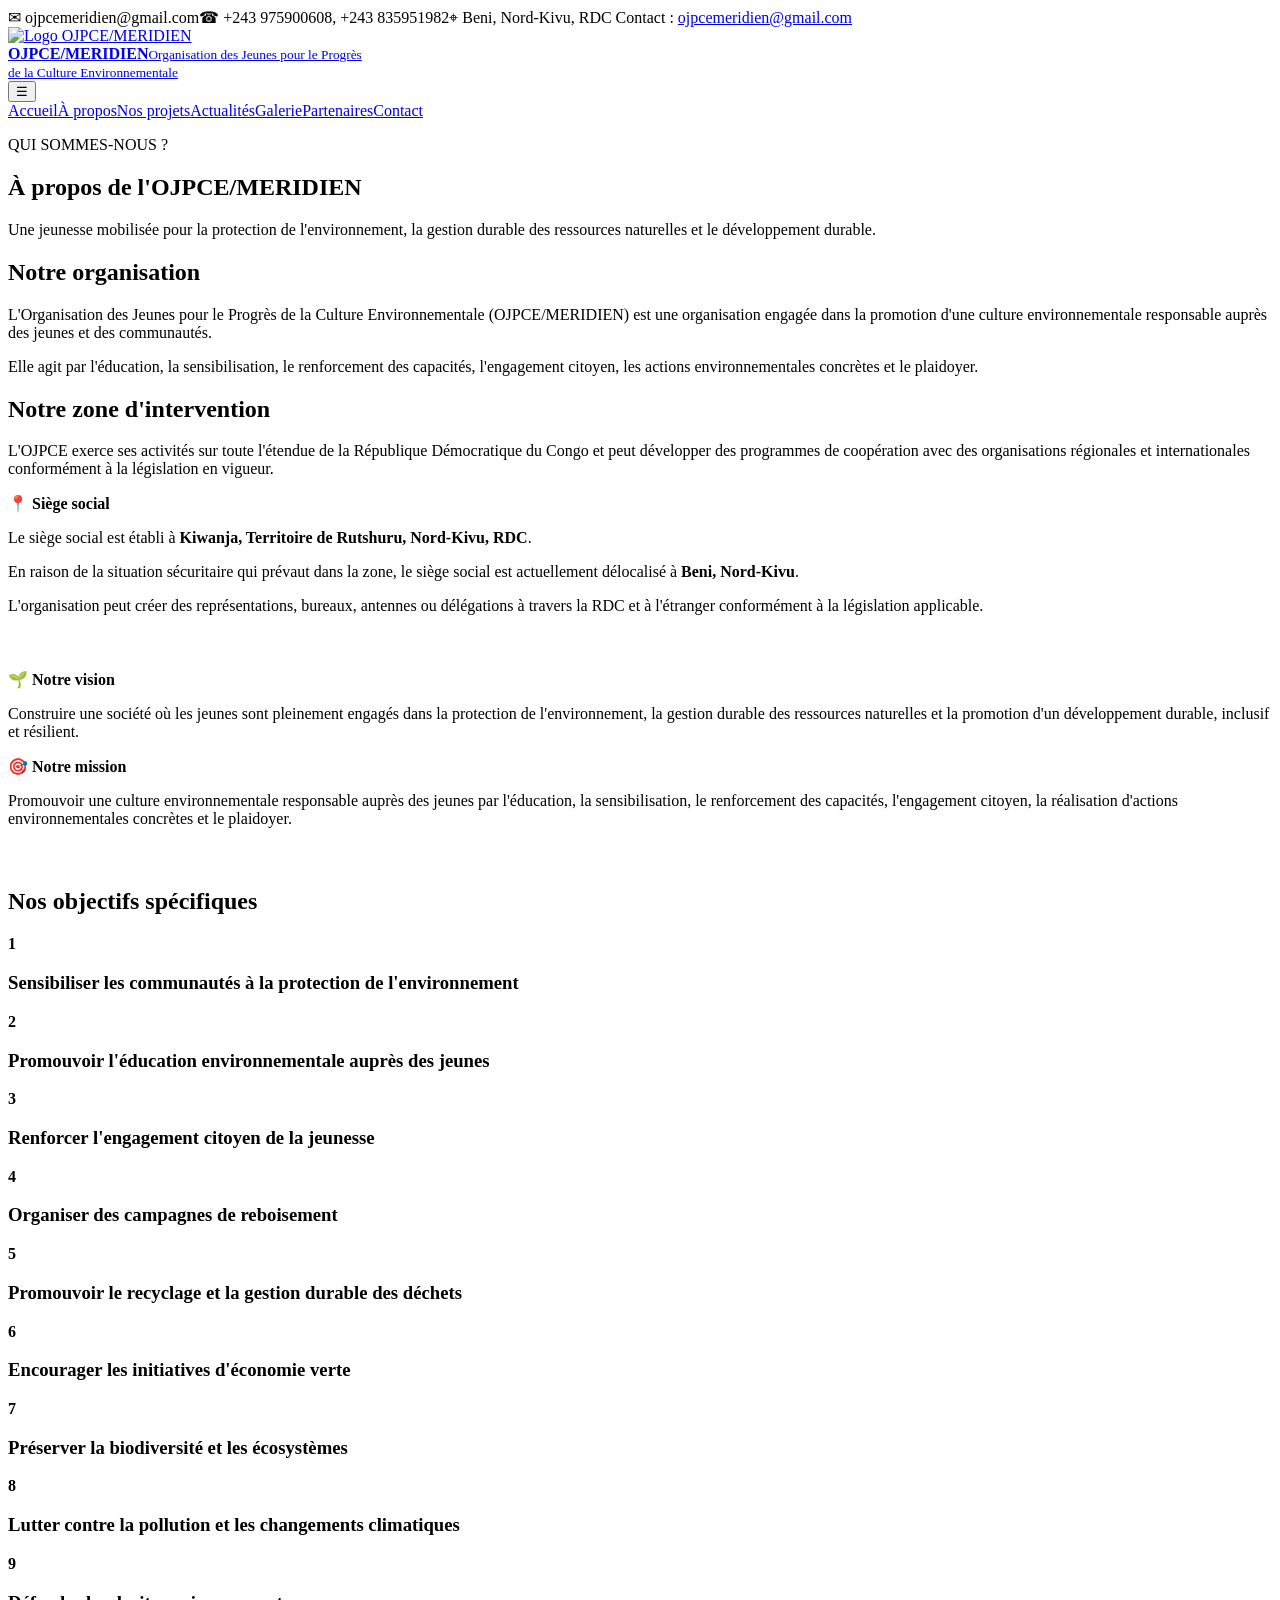
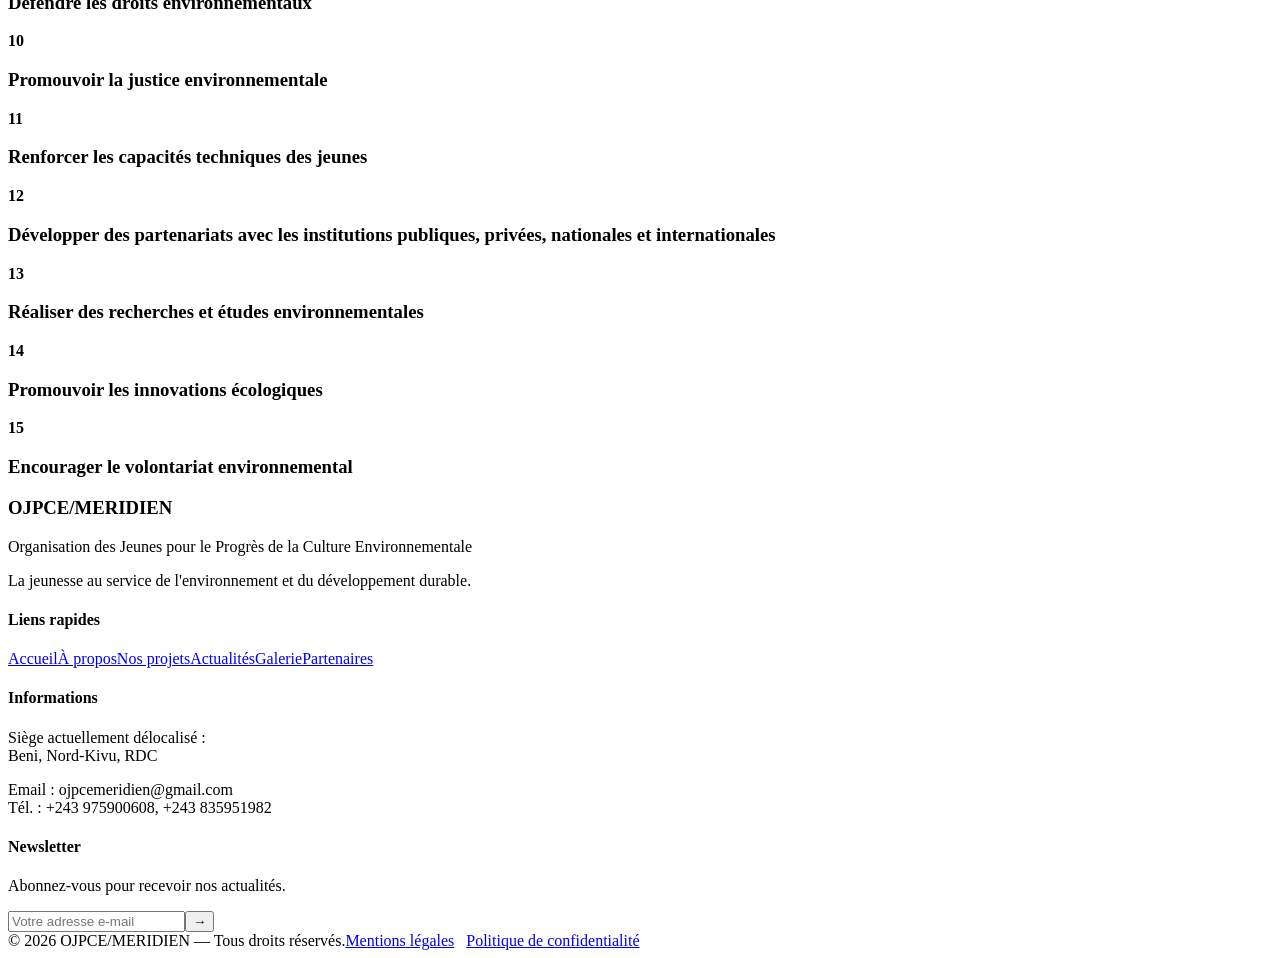
==== a-propos.html @ 18ca6ad6 "Add files via upload" ====
<!DOCTYPE html><html lang="fr"><head><meta charset="UTF-8"><meta name="viewport" content="width=device-width, initial-scale=1.0">
<title>À propos | OJPCE/MERIDIEN</title><meta name="description" content="OJPCE/MERIDIEN — jeunesse, environnement et développement durable en RDC.">
<link rel="preconnect" href="https://fonts.googleapis.com"><link rel="preconnect" href="https://fonts.gstatic.com" crossorigin>
<link href="https://fonts.googleapis.com/css2?family=Montserrat:wght@500;600;700;800&family=Open+Sans:wght@400;500;600;700&display=swap" rel="stylesheet"><link rel="stylesheet" href="css/style.css"></head>
<body><header><div class="topbar"><div class="container topbar-inner">
<span>✉ ojpcemeridien@gmail.com</span><span>☎ +243 975900608, +243 835951982</span><span>⌖ Beni, Nord-Kivu, RDC</span>
<span class="follow">Contact : <a href="mailto:ojpcemeridien@gmail.com">ojpcemeridien@gmail.com</a></span>
</div></div>
<nav class="navbar"><div class="container nav-inner">
<a class="brand" href="index.html"><div class="brand-mark"><img src="assets/logo-ojpce.png" alt="Logo OJPCE/MERIDIEN"></div><div><strong>OJPCE/MERIDIEN</strong><small>Organisation des Jeunes pour le Progrès<br>de la Culture Environnementale</small></div></a>
<button class="menu-toggle" aria-label="Ouvrir le menu">☰</button>
<div class="nav-links">
<a href="index.html">Accueil</a><a class="active" href="a-propos.html">À propos</a><a href="projets.html">Nos projets</a><a href="actualites.html">Actualités</a><a href="galerie.html">Galerie</a><a href="partenaires.html">Partenaires</a><a href="contact.html">Contact</a>
</div></div></nav></header><main>
<section class="page-hero"><div class="container"><p class="section-kicker">QUI SOMMES-NOUS ?</p><h1>À propos de l'OJPCE/MERIDIEN</h1><p>Une jeunesse mobilisée pour la protection de l'environnement, la gestion durable des ressources naturelles et le développement durable.</p></div></section>
<section class="content-section"><div class="container">
<div class="two-col"><div><h2>Notre organisation</h2><div class="accent-line"></div>
<p>L'Organisation des Jeunes pour le Progrès de la Culture Environnementale (OJPCE/MERIDIEN) est une organisation engagée dans la promotion d'une culture environnementale responsable auprès des jeunes et des communautés.</p>
<p>Elle agit par l'éducation, la sensibilisation, le renforcement des capacités, l'engagement citoyen, les actions environnementales concrètes et le plaidoyer.</p>
<h2>Notre zone d'intervention</h2><p>L'OJPCE exerce ses activités sur toute l'étendue de la République Démocratique du Congo et peut développer des programmes de coopération avec des organisations régionales et internationales conformément à la législation en vigueur.</p></div>
<div class="quote-box"><strong>📍 Siège social</strong><p>Le siège social est établi à <b>Kiwanja, Territoire de Rutshuru, Nord-Kivu, RDC</b>.</p><p>En raison de la situation sécuritaire qui prévaut dans la zone, le siège social est actuellement délocalisé à <b>Beni, Nord-Kivu</b>.</p><p>L'organisation peut créer des représentations, bureaux, antennes ou délégations à travers la RDC et à l'étranger conformément à la législation applicable.</p></div></div>
<div class="two-col" style="margin-top:55px"><div class="quote-box"><strong>🌱 Notre vision</strong><p>Construire une société où les jeunes sont pleinement engagés dans la protection de l'environnement, la gestion durable des ressources naturelles et la promotion d'un développement durable, inclusif et résilient.</p></div>
<div class="quote-box"><strong>🎯 Notre mission</strong><p>Promouvoir une culture environnementale responsable auprès des jeunes par l'éducation, la sensibilisation, le renforcement des capacités, l'engagement citoyen, la réalisation d'actions environnementales concrètes et le plaidoyer.</p></div></div>
<h2 style="margin-top:60px">Nos objectifs spécifiques</h2><div class="objectives">
<div class="objective"><b>1</b><h3>Sensibiliser les communautés à la protection de l'environnement</h3></div><div class="objective"><b>2</b><h3>Promouvoir l'éducation environnementale auprès des jeunes</h3></div><div class="objective"><b>3</b><h3>Renforcer l'engagement citoyen de la jeunesse</h3></div><div class="objective"><b>4</b><h3>Organiser des campagnes de reboisement</h3></div><div class="objective"><b>5</b><h3>Promouvoir le recyclage et la gestion durable des déchets</h3></div><div class="objective"><b>6</b><h3>Encourager les initiatives d'économie verte</h3></div><div class="objective"><b>7</b><h3>Préserver la biodiversité et les écosystèmes</h3></div><div class="objective"><b>8</b><h3>Lutter contre la pollution et les changements climatiques</h3></div><div class="objective"><b>9</b><h3>Défendre les droits environnementaux</h3></div><div class="objective"><b>10</b><h3>Promouvoir la justice environnementale</h3></div><div class="objective"><b>11</b><h3>Renforcer les capacités techniques des jeunes</h3></div><div class="objective"><b>12</b><h3>Développer des partenariats avec les institutions publiques, privées, nationales et internationales</h3></div><div class="objective"><b>13</b><h3>Réaliser des recherches et études environnementales</h3></div><div class="objective"><b>14</b><h3>Promouvoir les innovations écologiques</h3></div><div class="objective"><b>15</b><h3>Encourager le volontariat environnemental</h3></div></div></div></section></main><footer><div class="footer-main container">
<div><h3>OJPCE/MERIDIEN</h3><p>Organisation des Jeunes pour le Progrès de la Culture Environnementale</p><p class="tagline">La jeunesse au service de l'environnement et du développement durable.</p></div>
<div><h4>Liens rapides</h4><a href="index.html">Accueil</a><a href="a-propos.html">À propos</a><a href="projets.html">Nos projets</a><a href="actualites.html">Actualités</a><a href="galerie.html">Galerie</a><a href="partenaires.html">Partenaires</a></div>
<div><h4>Informations</h4><p>Siège actuellement délocalisé :<br>Beni, Nord-Kivu, RDC</p><p>Email : ojpcemeridien@gmail.com<br>Tél. : +243 975900608, +243 835951982</p></div>
<div><h4>Newsletter</h4><p>Abonnez-vous pour recevoir nos actualités.</p><form class="newsletter"><input type="email" placeholder="Votre adresse e-mail" aria-label="Votre adresse e-mail"><button type="submit">→</button></form></div>
</div><div class="footer-bottom"><div class="container"><span>© 2026 OJPCE/MERIDIEN — Tous droits réservés.</span><span><a href="mentions-legales.html">Mentions légales</a> &nbsp; <a href="confidentialite.html">Politique de confidentialité</a></span></div></div></footer><script src="js/script.js"></script></body></html>
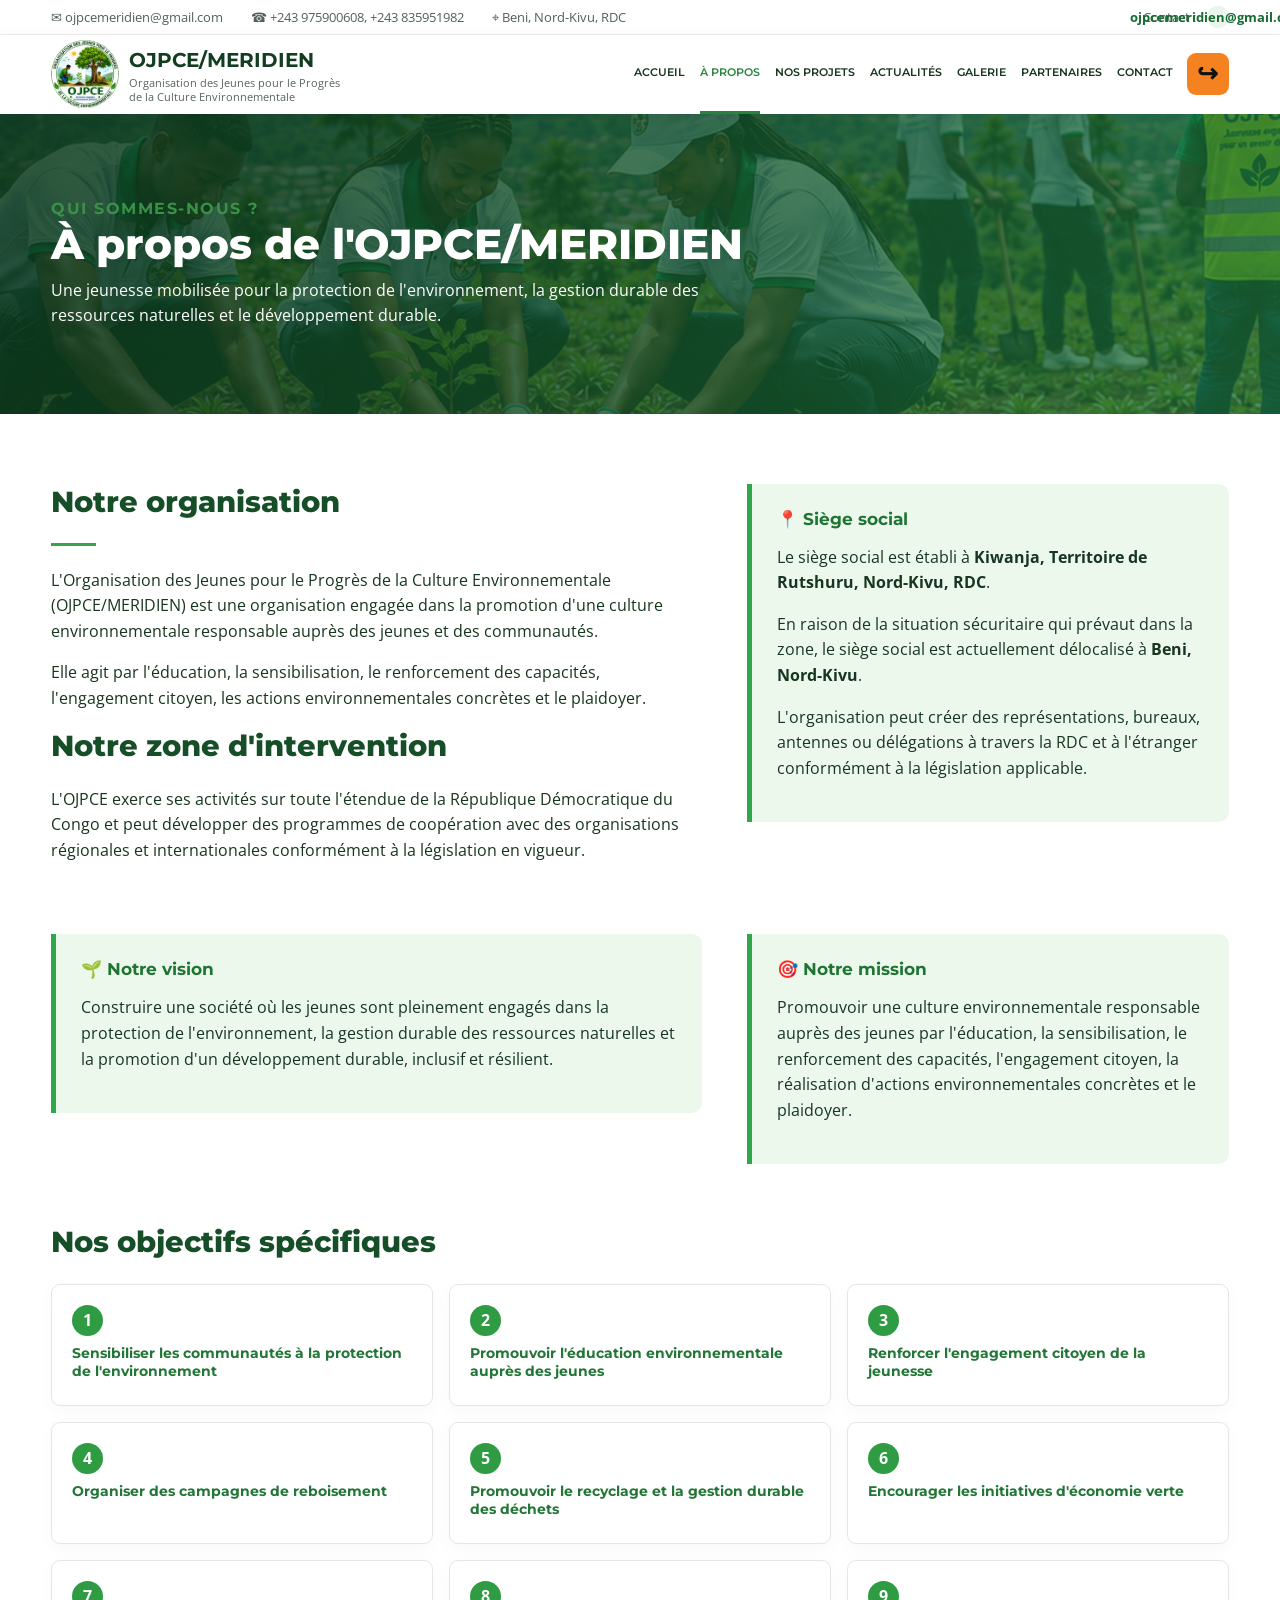
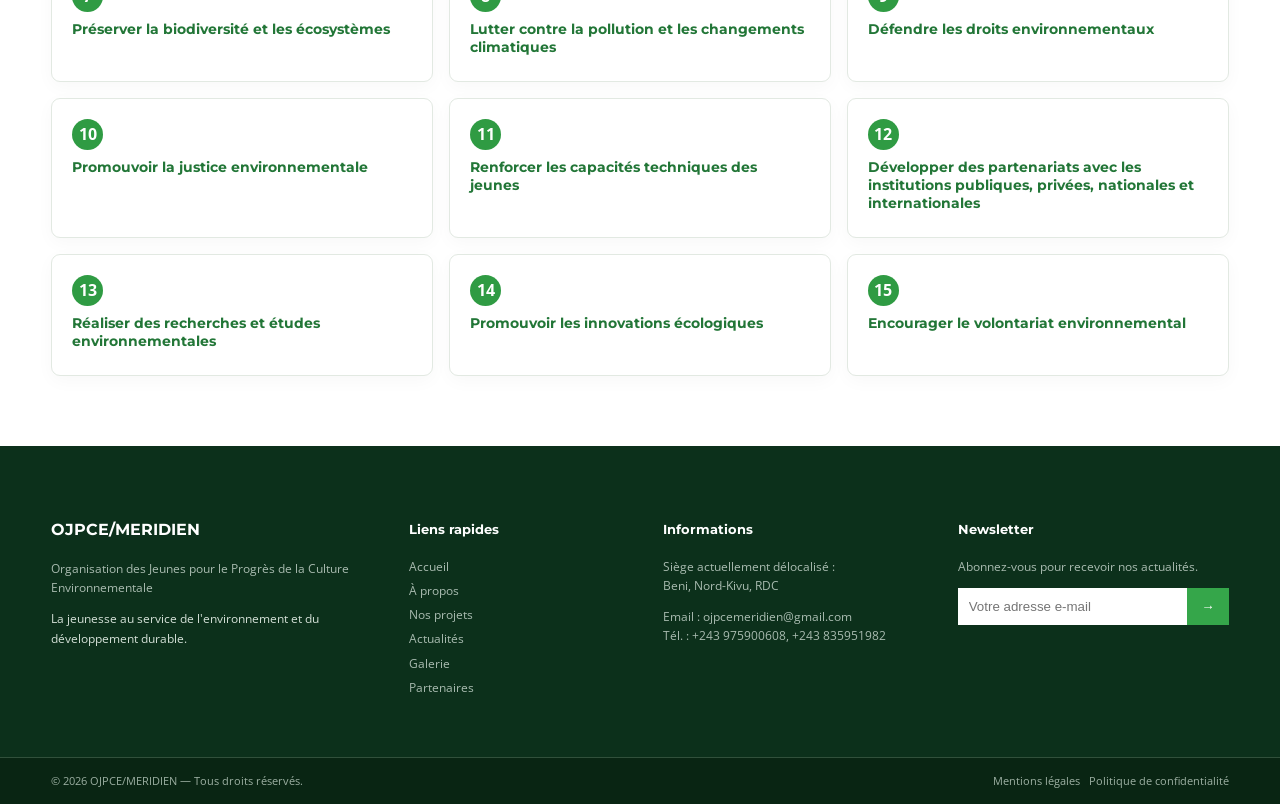
==== commit eaa63456: "Add files via upload" ====
--- a/a-propos.html
+++ b/a-propos.html
@@ -11,7 +11,7 @@
 <button class="menu-toggle" aria-label="Ouvrir le menu">☰</button>
 <div class="nav-links">
 <a href="index.html">Accueil</a><a class="active" href="a-propos.html">À propos</a><a href="projets.html">Nos projets</a><a href="actualites.html">Actualités</a><a href="galerie.html">Galerie</a><a href="partenaires.html">Partenaires</a><a href="contact.html">Contact</a>
-</div></div></nav></header><main>
+</div><a class="admin-login" href="/admin/" aria-label="Connexion administrateur" title="Connexion administrateur"><span aria-hidden="true">↪</span></a></div></nav></header><main>
 <section class="page-hero"><div class="container"><p class="section-kicker">QUI SOMMES-NOUS ?</p><h1>À propos de l'OJPCE/MERIDIEN</h1><p>Une jeunesse mobilisée pour la protection de l'environnement, la gestion durable des ressources naturelles et le développement durable.</p></div></section>
 <section class="content-section"><div class="container">
 <div class="two-col"><div><h2>Notre organisation</h2><div class="accent-line"></div>
--- a/css/style.css
+++ b/css/style.css
@@ -0,0 +1,14 @@
+*{box-sizing:border-box}html{scroll-behavior:smooth}body{margin:0;color:#17351f;font-family:"Open Sans",sans-serif;line-height:1.6}h1,h2,h3,h4,strong{font-family:Montserrat,sans-serif}a{text-decoration:none;color:inherit}.container{width:min(1180px,92%);margin:auto}.topbar{font-size:13px;border-bottom:1px solid #eee;background:#fff}.topbar-inner{min-height:34px;display:flex;align-items:center;gap:28px;color:#52615a}.follow{margin-left:auto}.follow a{display:inline-flex;margin-left:8px;width:22px;height:22px;border-radius:50%;align-items:center;justify-content:center;background:#eaf5eb;color:#176b31;font-weight:700}.navbar{background:#fff;box-shadow:0 2px 12px #00000010;position:sticky;top:0;z-index:20}.nav-inner{min-height:76px;display:flex;align-items:center}.brand{display:flex;align-items:center;gap:10px}.brand-mark{width:68px;height:68px;border:0;border-radius:50%;display:grid;place-items:center;font-size:27px;background:#fff;overflow:hidden}.brand-mark img{width:100%;height:100%;object-fit:contain;display:block}.brand strong{display:block;font-size:20px;color:#123d20}.brand small{display:block;font-size:11px;line-height:1.3;color:#59645d}.nav-links{margin-left:auto;display:flex;gap:24px;font-family:Montserrat,sans-serif;font-size:12px;font-weight:600;text-transform:uppercase}.nav-links a{padding:29px 0}.nav-links a:hover,.nav-links .active{color:#27843b;border-bottom:3px solid #27843b}.menu-toggle{display:none;margin-left:auto;background:none;border:0;font-size:28px}.hero{min-height:510px;position:relative;background:linear-gradient(100deg,#103b1dcc,#103b1d55),url("../assets/hero-ojpce.jpg") center/cover}.hero-content{position:relative;color:#fff;padding:90px 0;max-width:1180px}.eyebrow{font:700 26px Montserrat;color:#72d344;margin:0 0 5px}.hero h1{font-size:48px;line-height:1.12;margin:0 0 15px;max-width:620px}.hero p:not(.eyebrow){font-size:18px;max-width:600px}.hero-actions{display:flex;gap:14px;margin-top:28px}.btn{display:inline-block;padding:12px 23px;border-radius:5px;font:700 13px Montserrat;text-transform:uppercase}.btn-primary{background:#2fa544;color:#fff}.btn-outline,.btn-white{border:2px solid #fff;color:#fff}.section{padding:76px 0}.light{background:#f7f9f7}.about-grid{display:grid;grid-template-columns:1.2fr .8fr .8fr;gap:24px}.section-kicker{font:700 12px Montserrat;letter-spacing:1.5px;color:#3a9147;margin:0 0 4px}.section h2,.section-heading h2{font-size:31px;line-height:1.2;margin:0 0 10px}.accent-line{width:45px;height:3px;background:#39a54b;margin:8px 0 22px}.centered{margin:8px auto 25px}.about-grid>div>p:not(.section-kicker){color:#47534c}.text-btn,.project-body a,.news-grid a{color:#217c36;font-weight:700}.info-card{padding:28px;border-radius:10px;background:#f0f8ed;box-shadow:0 5px 20px #00000008}.info-card.mission{background:#eef6fb}.info-card .icon{width:46px;height:46px;border-radius:50%;background:#31a541;color:#fff;display:grid;place-items:center;font-size:22px}.info-card.mission .icon{background:#238bd0}.info-card h3{color:#25843b}.mission h3{color:#1678bd}.section-heading{text-align:center;margin-bottom:28px}.domains-grid{display:grid;grid-template-columns:repeat(8,1fr);gap:10px}.domains-grid article{background:#fff;border:1px solid #e4e9e4;border-radius:7px;padding:25px 8px;text-align:center;min-height:135px;display:flex;flex-direction:column;justify-content:center}.domains-grid span{font-size:32px}.domains-grid h3{font-size:12px;line-height:1.35;margin:8px 0 0}.impact{background:linear-gradient(90deg,#123e1fdd,#236d31dd),url("../assets/hero-ojpce.jpg") center/cover;color:#fff;padding:34px 0}.impact-inner{display:grid;grid-template-columns:1.3fr repeat(4,1fr);align-items:center}.impact-title span{color:#8ddd67}.impact-title strong{display:block;font-size:21px;line-height:1.2;margin-top:5px}.stat{text-align:center;border-left:1px solid #ffffff55}.stat b{display:block;font:800 25px Montserrat}.stat span{font-size:12px}.projects-grid,.news-grid{display:grid;grid-template-columns:repeat(3,1fr);gap:22px}.project-card{display:grid;grid-template-columns:130px 1fr;border:1px solid #e4e8e4;border-radius:10px;overflow:hidden;background:#fff}.project-image{min-height:190px;display:grid;place-items:center;font-size:58px;background:linear-gradient(135deg,#315d31,#9bc27b)}.image-2{background:linear-gradient(135deg,#436f50,#b4c78d)}.image-3{background:linear-gradient(135deg,#725e39,#d7b97e)}.project-body{padding:16px}.project-body h3{font-size:14px;margin:0 0 5px}.project-body small{font-size:11px;color:#66806b}.project-body p{font-size:12px;color:#566158}.project-body a,.news-grid a{font-size:12px}.center{text-align:center;margin-top:25px}.btn-green-outline{border:1px solid #25843b;color:#217b35}.news-grid article{background:#fff;border:1px solid #e4e9e4;padding:25px;border-radius:9px}.date{font:700 10px Montserrat;color:#2f9342}.news-grid h3{font-size:17px;line-height:1.35}.news-grid p{font-size:13px;color:#58635c}.gallery-section{padding:70px 0}.gallery-grid{display:grid;grid-template-columns:repeat(4,1fr);gap:15px}.gallery-grid div{height:190px;border-radius:9px;display:flex;align-items:flex-end;padding:18px;color:#fff;font:700 15px Montserrat;background:linear-gradient(135deg,#1b4b29,#79ad58);font-size:50px}.gallery-grid div:nth-child(2){background:linear-gradient(135deg,#35623f,#8bb779)}.gallery-grid div:nth-child(3){background:linear-gradient(135deg,#4d6334,#a6b776)}.gallery-grid div:nth-child(4){background:linear-gradient(135deg,#4e4c2d,#b6a56b)}.gallery-grid span{font-size:15px;margin-left:10px}.partner-section{padding:70px 0;background:#f6f8f5}.partner-content{display:grid;grid-template-columns:1fr 1.4fr;gap:50px;align-items:center}.partner-logos{display:grid;grid-template-columns:repeat(2,1fr);gap:15px}.partner-logos span{height:75px;background:#fff;border:1px solid #e2e6e2;display:grid;place-items:center;color:#809086;font:700 12px Montserrat}.cta{background:#277a38;color:#fff;padding:28px 0}.cta-inner,.cta-inner>div:first-child{display:flex;align-items:center}.cta-inner{justify-content:space-between;gap:25px}.cta-icon{width:65px;height:65px;background:#fff;color:#2c873c;border-radius:50%;display:grid;place-items:center;font-size:30px;margin-right:20px}.cta h2{font-size:20px;margin:0;line-height:1.25}.cta p{margin:4px 0 0;font-size:13px}.cta-actions{display:flex;gap:12px}.footer-main{display:grid;grid-template-columns:1.5fr 1fr 1.2fr 1.3fr;gap:45px;padding:55px 0}.footer-main{font-size:12px;color:#a9bbb0}.footer-main h3,.footer-main h4{color:#fff}.footer-main h3{font-size:16px}.footer-main h4{font-size:13px}.footer-main a{display:block;margin:5px 0}.tagline{color:#d4e0d7}.newsletter{display:flex}.newsletter input{min-width:0;flex:1;padding:11px;border:0}.newsletter button{width:42px;border:0;background:#35a64a;color:#fff}.footer-bottom{border-top:1px solid #31503b;background:#092513;color:#9db0a3;font-size:11px;padding:14px 0}.footer-bottom .container{display:flex;justify-content:space-between}footer{background:#0c301b}.footer-main a:hover{color:#6dcc72}@media(max-width:1000px){.nav-links{gap:13px}.domains-grid{grid-template-columns:repeat(4,1fr)}.about-grid{grid-template-columns:1fr 1fr}.about-grid>div{grid-column:1/-1}.impact-inner{grid-template-columns:1fr repeat(2,1fr);gap:20px}.impact-title{grid-column:1/-1}.projects-grid{grid-template-columns:1fr}.gallery-grid{grid-template-columns:repeat(2,1fr)}.footer-main{grid-template-columns:1fr 1fr}}@media(max-width:760px){.topbar{display:none}.nav-inner{min-height:68px}.nav-links{display:none;position:absolute;top:68px;left:0;right:0;background:#fff;padding:10px 4%;box-shadow:0 10px 15px #0001;flex-direction:column;gap:0}.nav-links.open{display:flex}.nav-links a{padding:12px 0;border-bottom:1px solid #eee}.menu-toggle{display:block}.brand strong{font-size:16px}.brand small{font-size:9px}.hero{min-height:560px}.hero-content{padding:85px 0}.hero h1{font-size:38px}.hero p:not(.eyebrow){font-size:15px}.hero-actions{flex-wrap:wrap}.about-grid{grid-template-columns:1fr}.domains-grid{grid-template-columns:repeat(2,1fr)}.impact-inner{grid-template-columns:1fr 1fr}.impact-title{grid-column:1/-1}.projects-grid,.news-grid{grid-template-columns:1fr}.gallery-grid{grid-template-columns:1fr 1fr}.partner-content{grid-template-columns:1fr}.cta-inner,.cta-inner>div:first-child{align-items:flex-start}.cta-inner{flex-direction:column}.cta-actions{flex-wrap:wrap}.footer-main{grid-template-columns:1fr}.footer-bottom .container{flex-direction:column;gap:8px}.project-card{grid-template-columns:100px 1fr}}
+
+/* Styles supplémentaires pour les pages internes */
+.page-hero{background:linear-gradient(100deg,#0d3b1ddd,#1d743cbb),url("../assets/hero-ojpce.jpg") center/cover;min-height:300px;color:#fff;display:flex;align-items:center}.page-hero h1{font:800 42px Montserrat;margin:0 0 8px}.page-hero p{max-width:700px;margin:0;font-size:16px}.content-section{padding:70px 0}.content-section h2{font:800 29px Montserrat;color:#164f27;margin-top:0}.content-section h3{font:700 18px Montserrat;color:#227637}.two-col{display:grid;grid-template-columns:1.15fr .85fr;gap:45px;align-items:start}.quote-box{background:#edf8ed;border-left:5px solid #32a64a;padding:25px;border-radius:0 10px 10px 0}.quote-box strong{display:block;font:700 17px Montserrat;color:#1e7432;margin-bottom:8px}.objectives{display:grid;grid-template-columns:repeat(3,1fr);gap:16px;margin-top:25px}.objective{background:#fff;border:1px solid #e2e9e2;padding:20px;border-radius:9px;box-shadow:0 5px 18px #00000008}.objective b{display:inline-grid;place-items:center;width:31px;height:31px;border-radius:50%;background:#2f9b43;color:#fff;margin-bottom:8px}.objective h3{font-size:14px;margin:0 0 5px}.objective p{font-size:12px;color:#58635c;margin:0}.project-list{display:grid;grid-template-columns:repeat(2,1fr);gap:25px}.project-large{border:1px solid #e0e7e0;border-radius:11px;overflow:hidden;background:#fff}.project-large .project-banner{height:190px;background:linear-gradient(135deg,#255d30,#9ec47b);display:grid;place-items:center;font-size:70px}.project-large:nth-child(2) .project-banner{background:linear-gradient(135deg,#3d6045,#b8c98b)}.project-large:nth-child(3) .project-banner{background:linear-gradient(135deg,#53622f,#d2bd72)}.project-large:nth-child(4) .project-banner{background:linear-gradient(135deg,#3b5570,#91c2b1)}.project-large .project-text{padding:23px}.project-large h3{margin:0 0 7px;font-size:18px}.project-large p{font-size:13px;color:#58635c}.meta{font-size:11px;color:#52825d}.news-list{display:grid;grid-template-columns:repeat(3,1fr);gap:22px}.news-card{background:#fff;border:1px solid #e1e8e1;border-radius:10px;overflow:hidden}.news-cover{height:155px;background:linear-gradient(135deg,#1c552b,#85b36a);display:grid;place-items:center;color:#fff;font-size:58px}.news-card:nth-child(2) .news-cover{background:linear-gradient(135deg,#47673f,#b1c687)}.news-card:nth-child(3) .news-cover{background:linear-gradient(135deg,#5b5c38,#c8b77a)}.news-card:nth-child(4) .news-cover{background:linear-gradient(135deg,#33566b,#88b7b0)}.news-text{padding:20px}.news-text .date{font-size:10px}.news-text h3{font-size:16px;margin:7px 0}.news-text p{font-size:12px;color:#58635c}.gallery-full{display:grid;grid-template-columns:repeat(3,1fr);gap:18px}.gallery-item{height:230px;border-radius:10px;display:flex;align-items:flex-end;padding:20px;color:#fff;font:700 15px Montserrat;background:linear-gradient(135deg,#1b4d2b,#79ad58);font-size:45px}.gallery-item:nth-child(2){background:linear-gradient(135deg,#355d42,#8db87a)}.gallery-item:nth-child(3){background:linear-gradient(135deg,#5a6035,#b4bd78)}.gallery-item:nth-child(4){background:linear-gradient(135deg,#456276,#86b4a9)}.gallery-item:nth-child(5){background:linear-gradient(135deg,#594c35,#c3a36c)}.gallery-item:nth-child(6){background:linear-gradient(135deg,#285d48,#81b5a0)}.gallery-item span{font-size:15px;margin-left:10px}.partners-grid{display:grid;grid-template-columns:repeat(3,1fr);gap:18px}.partner-card{min-height:170px;background:#fff;border:1px solid #e1e8e1;border-radius:10px;padding:25px;display:flex;flex-direction:column;align-items:center;justify-content:center;text-align:center}.partner-logo{width:70px;height:70px;border-radius:50%;background:#edf7ec;display:grid;place-items:center;font-size:30px;margin-bottom:12px}.partner-card h3{font-size:15px;margin:0 0 5px}.partner-card p{font-size:12px;color:#657067;margin:0}.contact-grid{display:grid;grid-template-columns:.8fr 1.2fr;gap:35px}.contact-box{background:#f2f8f1;padding:28px;border-radius:10px}.contact-row{display:flex;gap:14px;margin:18px 0}.contact-icon{width:42px;height:42px;border-radius:50%;background:#2e9841;color:#fff;display:grid;place-items:center;flex:none}.contact-row h3{font-size:13px;margin:0}.contact-row p{font-size:12px;margin:2px 0;color:#58635c}.contact-form{background:#fff;border:1px solid #e1e8e1;border-radius:10px;padding:28px}.form-grid{display:grid;grid-template-columns:1fr 1fr;gap:16px}.field{display:flex;flex-direction:column;gap:6px}.field.full{grid-column:1/-1}.field label{font:600 12px Montserrat}.field input,.field textarea,.field select{font:14px "Open Sans";padding:12px;border:1px solid #d8e0d8;border-radius:5px;outline:none}.field textarea{min-height:145px;resize:vertical}.field input:focus,.field textarea:focus{border-color:#35a34a}.form-submit{border:0;cursor:pointer;margin-top:15px}.map-placeholder{margin-top:25px;height:220px;border-radius:10px;background:linear-gradient(135deg,#dfeadf,#b9d5bd);display:grid;place-items:center;color:#35613e;font:700 14px Montserrat}@media(max-width:850px){.two-col,.contact-grid{grid-template-columns:1fr}.objectives{grid-template-columns:repeat(2,1fr)}.project-list,.news-list{grid-template-columns:1fr}.gallery-full{grid-template-columns:repeat(2,1fr)}.partners-grid{grid-template-columns:repeat(2,1fr)}}@media(max-width:600px){.objectives,.gallery-full,.partners-grid,.form-grid{grid-template-columns:1fr}.field.full{grid-column:auto}.page-hero h1{font-size:34px}}
+.brand-mark{overflow:hidden}.brand-mark img{width:100%;height:100%;object-fit:cover;display:block}
+.project-image.photo{background-size:cover;background-position:center;position:relative}.project-image.photo:after{content:"";position:absolute;inset:0;background:linear-gradient(180deg,#00000000,#00000022)}.gallery-grid .photo-tile{background-size:cover;background-position:center;position:relative}.gallery-grid .photo-tile span{position:relative;z-index:1;text-shadow:0 1px 3px #000}.gallery-grid .photo-tile:after{content:"";position:absolute;inset:0;background:linear-gradient(180deg,#00000000,#00000066);border-radius:9px}
+.admin-link{border:1px solid #2d8b42!important;border-radius:5px!important;padding:8px 11px!important;color:#17652b!important;font-weight:700}.admin-link:hover{background:#edf8ed!important}
+.admin-page{min-height:70vh;background:#f4f7f3;padding:70px 0}.admin-card{max-width:520px;margin:auto;background:#fff;border:1px solid #dfe7df;border-radius:12px;padding:34px;box-shadow:0 12px 35px rgba(0,0,0,.08)}.admin-card h1{font:800 28px Montserrat;color:#164f27;margin:0 0 8px}.admin-card p{color:#58635c;font-size:13px}.admin-card label{display:block;font:600 12px Montserrat;margin:18px 0 7px}.admin-card input{width:100%;box-sizing:border-box;padding:13px;border:1px solid #d5dfd5;border-radius:6px;font-size:15px}.admin-error{color:#b42318!important;background:#fff0ef;border-radius:6px;padding:10px;display:none}.admin-dashboard{padding:50px 0}.admin-grid{display:grid;grid-template-columns:repeat(3,1fr);gap:18px}.admin-box{background:#fff;border:1px solid #dfe7df;border-radius:10px;padding:22px}.admin-box h3{font:700 17px Montserrat;color:#1e7432;margin:0 0 7px}.admin-box p{font-size:12px;color:#657067}.admin-note{background:#fff8df;border-left:4px solid #d3a928;padding:15px;margin:25px 0;font-size:13px}@media(max-width:800px){.admin-grid{grid-template-columns:1fr}}
+
+/* Bouton Administration */
+.nav-links .admin-link{white-space:nowrap;margin-left:4px;}
+@media(min-width:1001px){.nav-links{gap:15px;font-size:11px}.nav-links .admin-link{padding:8px 10px!important;border-bottom:1px solid #2d8b42!important}}
+
+.admin-login{display:inline-flex;align-items:center;justify-content:center;width:42px;height:42px;margin-left:14px;border-radius:9px;background:#f58220;color:#111;text-decoration:none;font-family:Arial,sans-serif;font-size:25px;font-weight:700;line-height:1;transition:transform .2s ease,filter .2s ease}.admin-login:hover{transform:translateY(-1px);filter:brightness(.96);color:#111}.admin-login span{display:block;transform:translateY(-1px)}@media(max-width:900px){.admin-login{width:40px;height:40px;margin:10px 0 10px 10px}.nav-inner{align-items:center}}
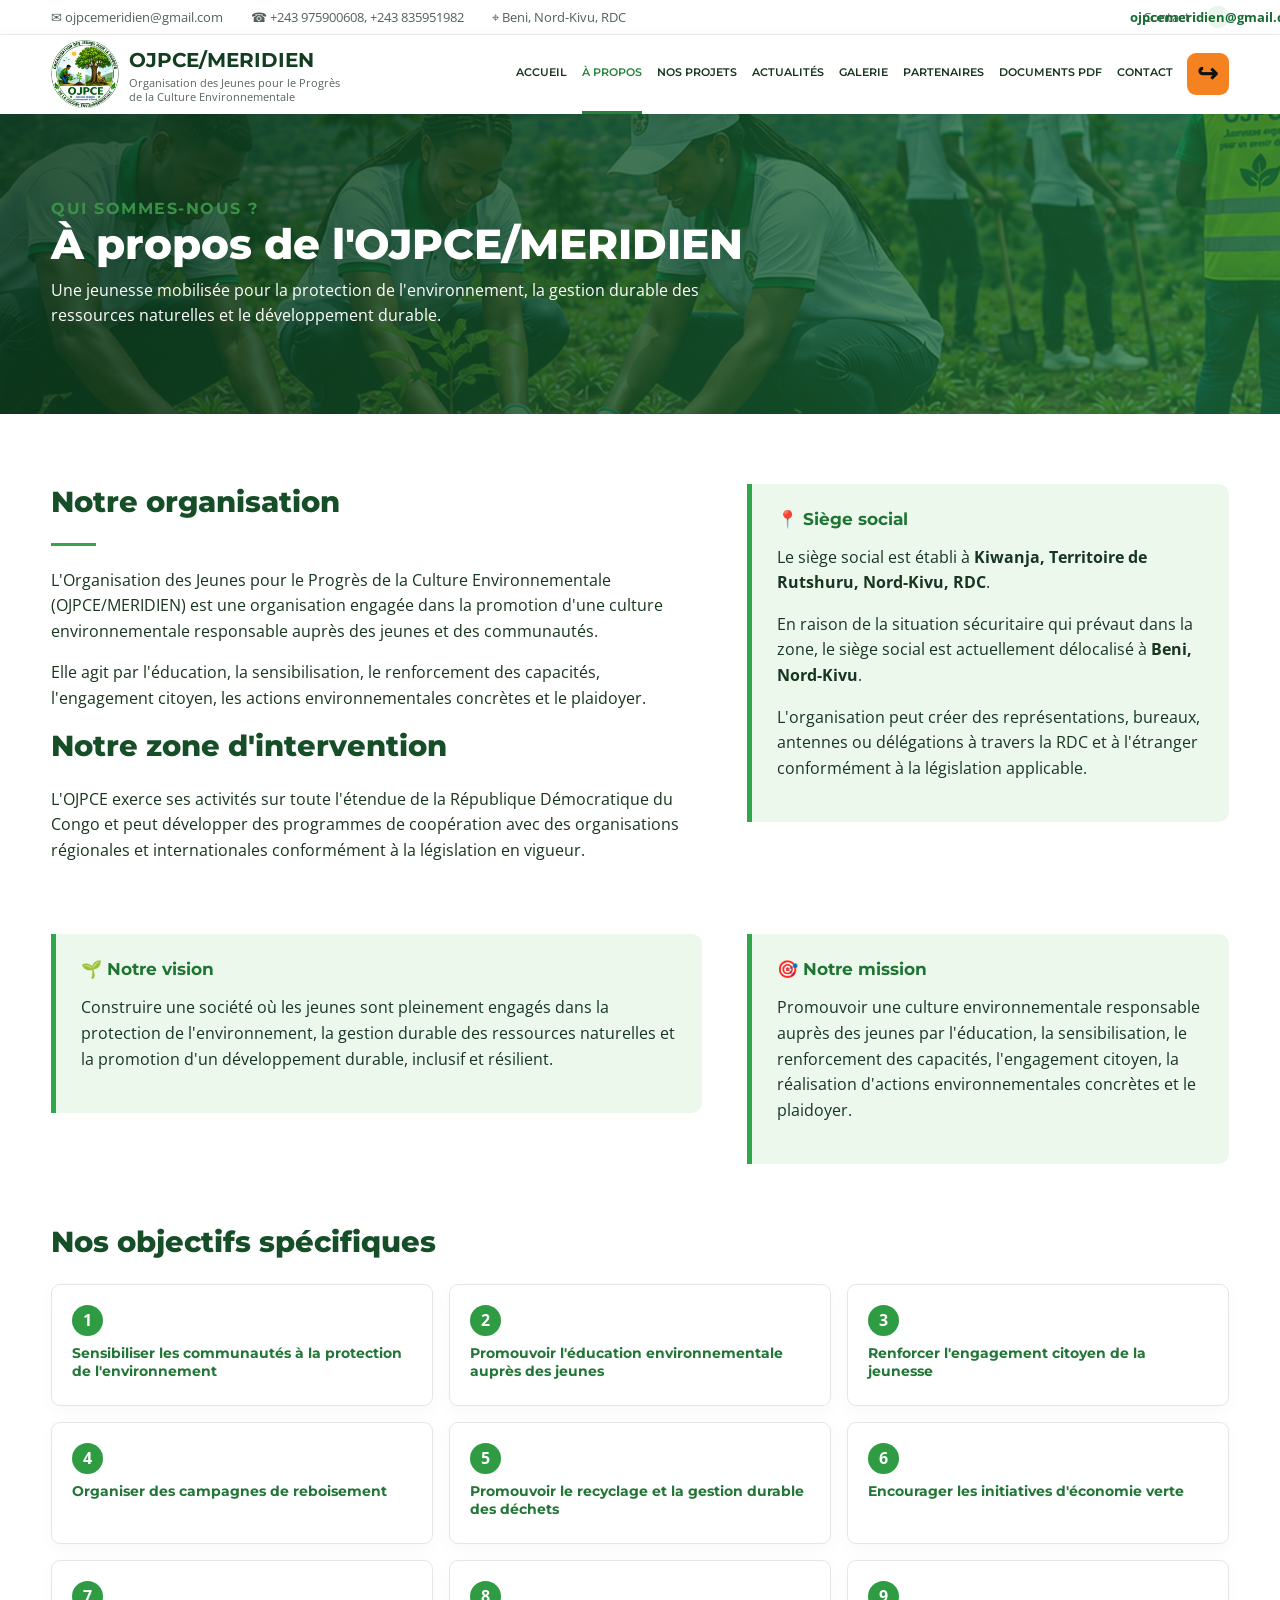
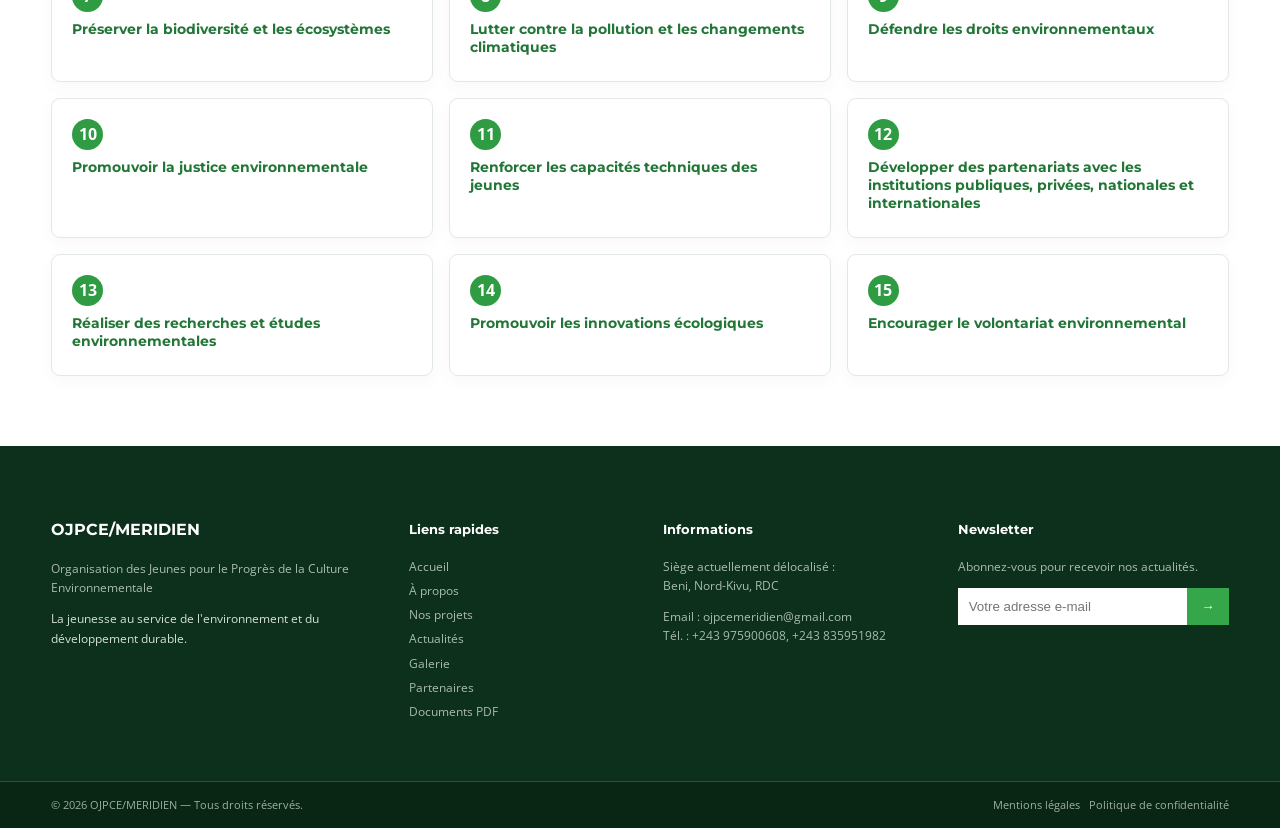
==== commit 7ad0de8e: "Add files via upload" ====
--- a/a-propos.html
+++ b/a-propos.html
@@ -10,8 +10,8 @@
 <a class="brand" href="index.html"><div class="brand-mark"><img src="assets/logo-ojpce.png" alt="Logo OJPCE/MERIDIEN"></div><div><strong>OJPCE/MERIDIEN</strong><small>Organisation des Jeunes pour le Progrès<br>de la Culture Environnementale</small></div></a>
 <button class="menu-toggle" aria-label="Ouvrir le menu">☰</button>
 <div class="nav-links">
-<a href="index.html">Accueil</a><a class="active" href="a-propos.html">À propos</a><a href="projets.html">Nos projets</a><a href="actualites.html">Actualités</a><a href="galerie.html">Galerie</a><a href="partenaires.html">Partenaires</a><a href="contact.html">Contact</a>
-</div><a class="admin-login" href="/admin/" aria-label="Connexion administrateur" title="Connexion administrateur"><span aria-hidden="true">↪</span></a></div></nav></header><main>
+<a href="index.html">Accueil</a><a class="active" href="a-propos.html">À propos</a><a href="projets.html">Nos projets</a><a href="actualites.html">Actualités</a><a href="galerie.html">Galerie</a><a href="partenaires.html">Partenaires</a><a href="documents.html">Documents PDF</a><a href="contact.html">Contact</a>
+</div><a class="admin-login" href="https://ojpce-meridien-admin.netlify.app/admin/" aria-label="Connexion administrateur" title="Connexion administrateur"><span aria-hidden="true">↪</span></a></div></nav></header><main>
 <section class="page-hero"><div class="container"><p class="section-kicker">QUI SOMMES-NOUS ?</p><h1>À propos de l'OJPCE/MERIDIEN</h1><p>Une jeunesse mobilisée pour la protection de l'environnement, la gestion durable des ressources naturelles et le développement durable.</p></div></section>
 <section class="content-section"><div class="container">
 <div class="two-col"><div><h2>Notre organisation</h2><div class="accent-line"></div>
@@ -24,7 +24,7 @@
 <h2 style="margin-top:60px">Nos objectifs spécifiques</h2><div class="objectives">
 <div class="objective"><b>1</b><h3>Sensibiliser les communautés à la protection de l'environnement</h3></div><div class="objective"><b>2</b><h3>Promouvoir l'éducation environnementale auprès des jeunes</h3></div><div class="objective"><b>3</b><h3>Renforcer l'engagement citoyen de la jeunesse</h3></div><div class="objective"><b>4</b><h3>Organiser des campagnes de reboisement</h3></div><div class="objective"><b>5</b><h3>Promouvoir le recyclage et la gestion durable des déchets</h3></div><div class="objective"><b>6</b><h3>Encourager les initiatives d'économie verte</h3></div><div class="objective"><b>7</b><h3>Préserver la biodiversité et les écosystèmes</h3></div><div class="objective"><b>8</b><h3>Lutter contre la pollution et les changements climatiques</h3></div><div class="objective"><b>9</b><h3>Défendre les droits environnementaux</h3></div><div class="objective"><b>10</b><h3>Promouvoir la justice environnementale</h3></div><div class="objective"><b>11</b><h3>Renforcer les capacités techniques des jeunes</h3></div><div class="objective"><b>12</b><h3>Développer des partenariats avec les institutions publiques, privées, nationales et internationales</h3></div><div class="objective"><b>13</b><h3>Réaliser des recherches et études environnementales</h3></div><div class="objective"><b>14</b><h3>Promouvoir les innovations écologiques</h3></div><div class="objective"><b>15</b><h3>Encourager le volontariat environnemental</h3></div></div></div></section></main><footer><div class="footer-main container">
 <div><h3>OJPCE/MERIDIEN</h3><p>Organisation des Jeunes pour le Progrès de la Culture Environnementale</p><p class="tagline">La jeunesse au service de l'environnement et du développement durable.</p></div>
-<div><h4>Liens rapides</h4><a href="index.html">Accueil</a><a href="a-propos.html">À propos</a><a href="projets.html">Nos projets</a><a href="actualites.html">Actualités</a><a href="galerie.html">Galerie</a><a href="partenaires.html">Partenaires</a></div>
+<div><h4>Liens rapides</h4><a href="index.html">Accueil</a><a href="a-propos.html">À propos</a><a href="projets.html">Nos projets</a><a href="actualites.html">Actualités</a><a href="galerie.html">Galerie</a><a href="partenaires.html">Partenaires</a><a href="documents.html">Documents PDF</a></div>
 <div><h4>Informations</h4><p>Siège actuellement délocalisé :<br>Beni, Nord-Kivu, RDC</p><p>Email : ojpcemeridien@gmail.com<br>Tél. : +243 975900608, +243 835951982</p></div>
 <div><h4>Newsletter</h4><p>Abonnez-vous pour recevoir nos actualités.</p><form class="newsletter"><input type="email" placeholder="Votre adresse e-mail" aria-label="Votre adresse e-mail"><button type="submit">→</button></form></div>
 </div><div class="footer-bottom"><div class="container"><span>© 2026 OJPCE/MERIDIEN — Tous droits réservés.</span><span><a href="mentions-legales.html">Mentions légales</a> &nbsp; <a href="confidentialite.html">Politique de confidentialité</a></span></div></div></footer><script src="js/script.js"></script></body></html>
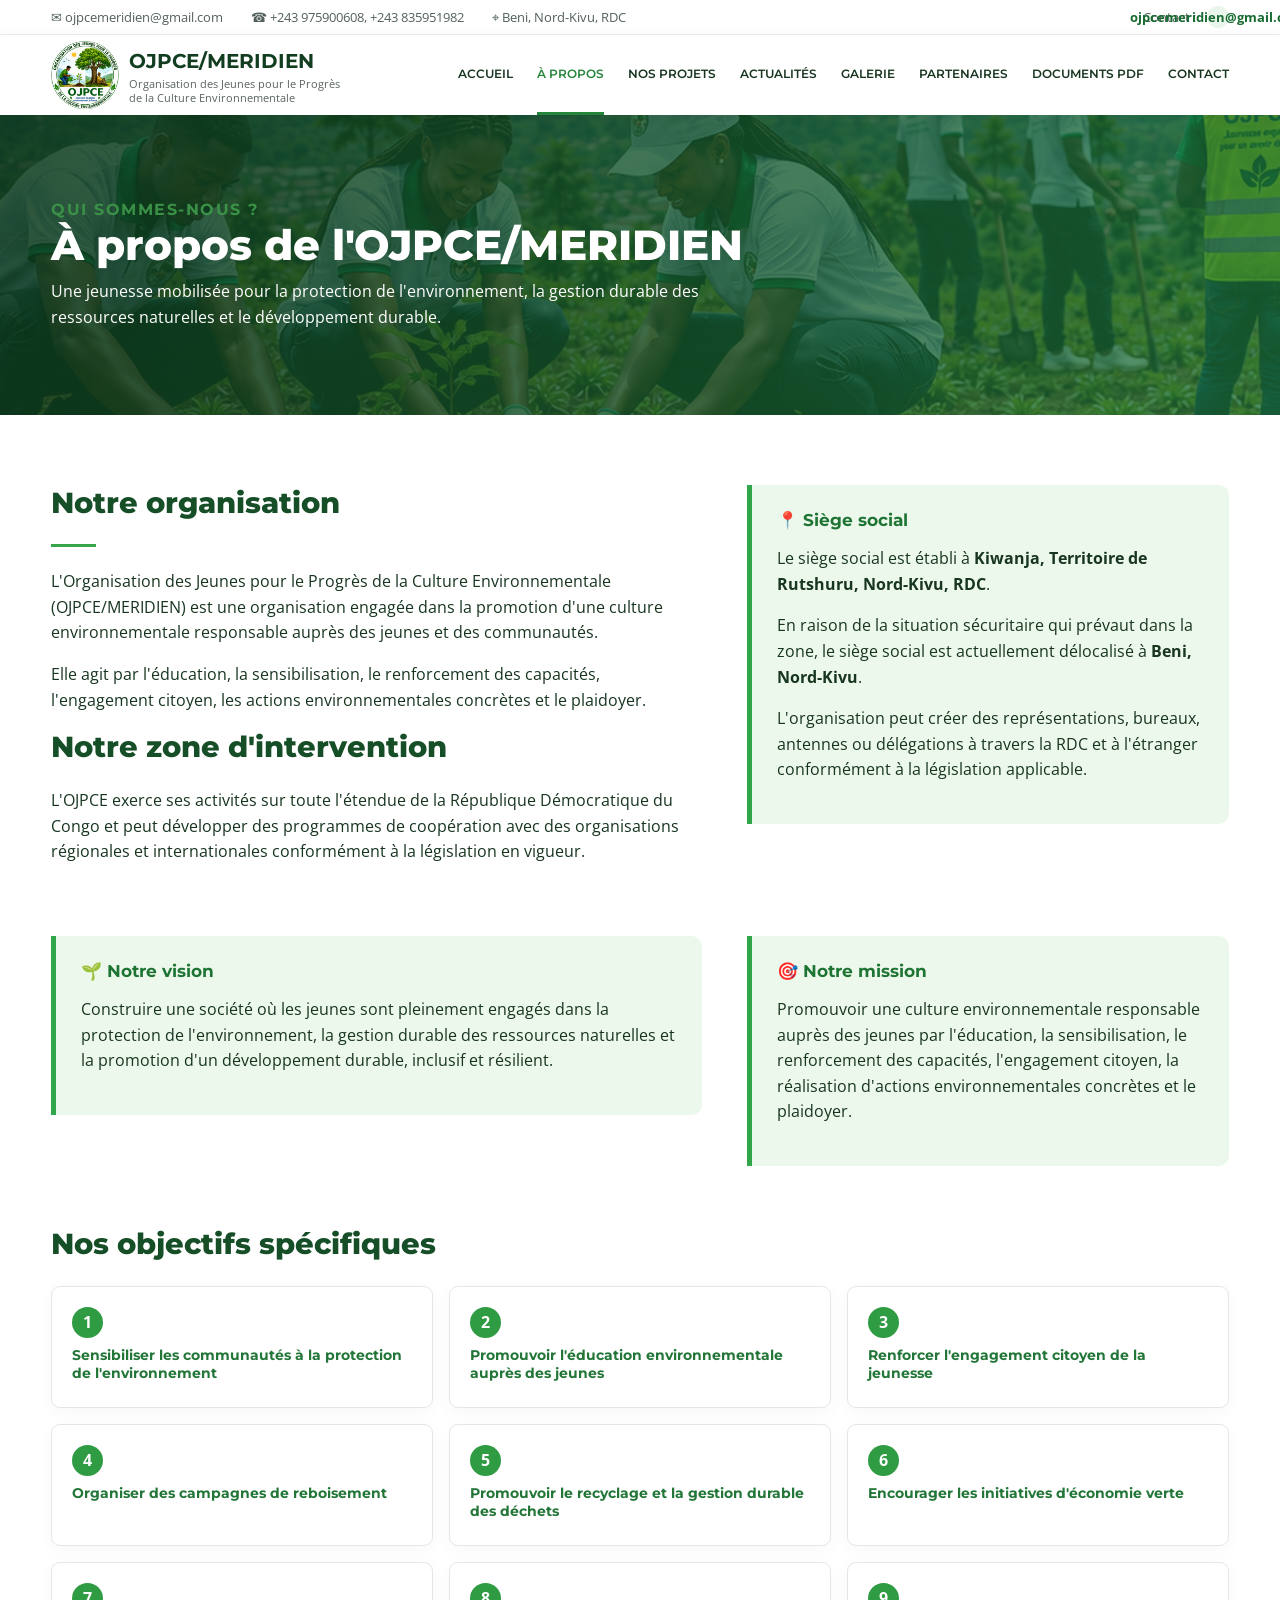
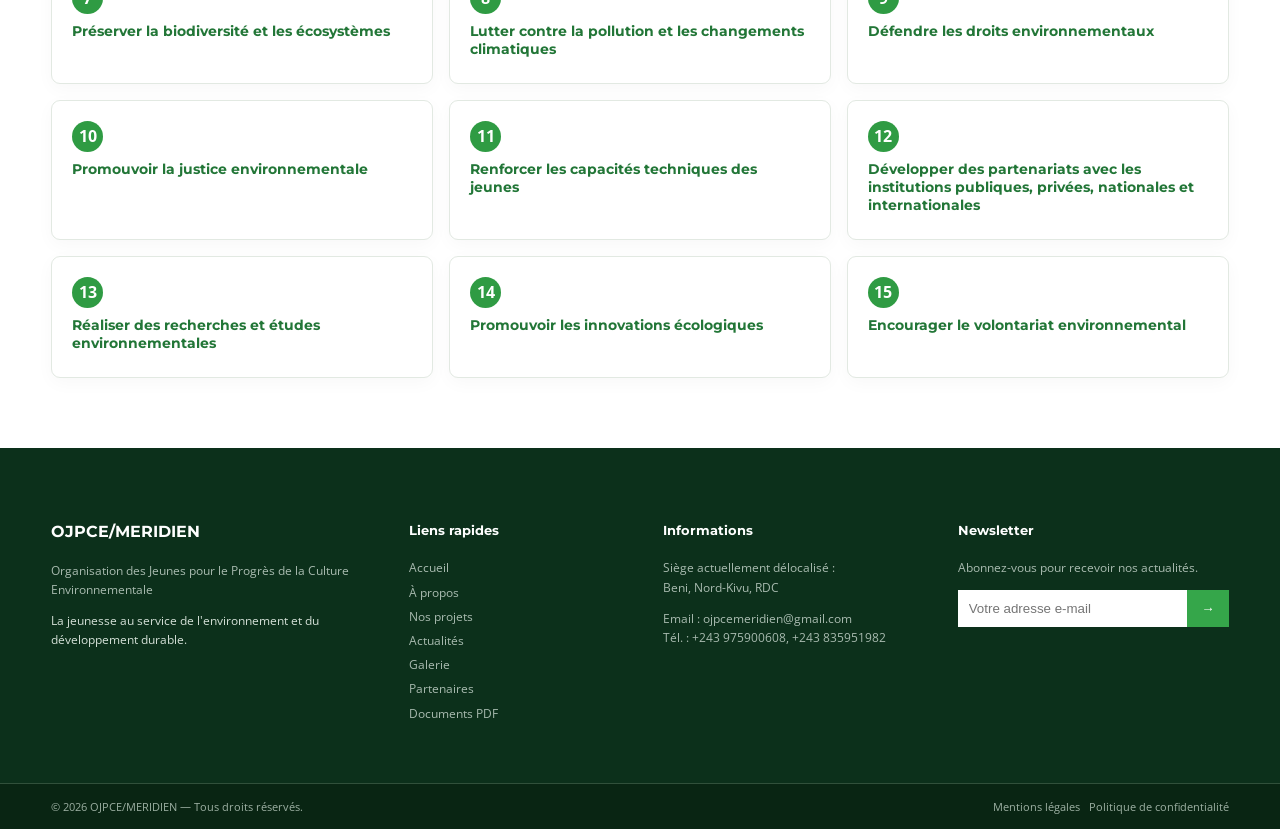
==== commit fa9497fb: "Add files via upload" ====
--- a/a-propos.html
+++ b/a-propos.html
@@ -11,7 +11,7 @@
 <button class="menu-toggle" aria-label="Ouvrir le menu">☰</button>
 <div class="nav-links">
 <a href="index.html">Accueil</a><a class="active" href="a-propos.html">À propos</a><a href="projets.html">Nos projets</a><a href="actualites.html">Actualités</a><a href="galerie.html">Galerie</a><a href="partenaires.html">Partenaires</a><a href="documents.html">Documents PDF</a><a href="contact.html">Contact</a>
-</div><a class="admin-login" href="https://ojpce-meridien-admin.netlify.app/admin/" aria-label="Connexion administrateur" title="Connexion administrateur"><span aria-hidden="true">↪</span></a></div></nav></header><main>
+</div></div></nav></header><main>
 <section class="page-hero"><div class="container"><p class="section-kicker">QUI SOMMES-NOUS ?</p><h1>À propos de l'OJPCE/MERIDIEN</h1><p>Une jeunesse mobilisée pour la protection de l'environnement, la gestion durable des ressources naturelles et le développement durable.</p></div></section>
 <section class="content-section"><div class="container">
 <div class="two-col"><div><h2>Notre organisation</h2><div class="accent-line"></div>
--- a/css/style.css
+++ b/css/style.css
@@ -7,8 +7,3 @@
 .admin-link{border:1px solid #2d8b42!important;border-radius:5px!important;padding:8px 11px!important;color:#17652b!important;font-weight:700}.admin-link:hover{background:#edf8ed!important}
 .admin-page{min-height:70vh;background:#f4f7f3;padding:70px 0}.admin-card{max-width:520px;margin:auto;background:#fff;border:1px solid #dfe7df;border-radius:12px;padding:34px;box-shadow:0 12px 35px rgba(0,0,0,.08)}.admin-card h1{font:800 28px Montserrat;color:#164f27;margin:0 0 8px}.admin-card p{color:#58635c;font-size:13px}.admin-card label{display:block;font:600 12px Montserrat;margin:18px 0 7px}.admin-card input{width:100%;box-sizing:border-box;padding:13px;border:1px solid #d5dfd5;border-radius:6px;font-size:15px}.admin-error{color:#b42318!important;background:#fff0ef;border-radius:6px;padding:10px;display:none}.admin-dashboard{padding:50px 0}.admin-grid{display:grid;grid-template-columns:repeat(3,1fr);gap:18px}.admin-box{background:#fff;border:1px solid #dfe7df;border-radius:10px;padding:22px}.admin-box h3{font:700 17px Montserrat;color:#1e7432;margin:0 0 7px}.admin-box p{font-size:12px;color:#657067}.admin-note{background:#fff8df;border-left:4px solid #d3a928;padding:15px;margin:25px 0;font-size:13px}@media(max-width:800px){.admin-grid{grid-template-columns:1fr}}
 
-/* Bouton Administration */
-.nav-links .admin-link{white-space:nowrap;margin-left:4px;}
-@media(min-width:1001px){.nav-links{gap:15px;font-size:11px}.nav-links .admin-link{padding:8px 10px!important;border-bottom:1px solid #2d8b42!important}}
-
-.admin-login{display:inline-flex;align-items:center;justify-content:center;width:42px;height:42px;margin-left:14px;border-radius:9px;background:#f58220;color:#111;text-decoration:none;font-family:Arial,sans-serif;font-size:25px;font-weight:700;line-height:1;transition:transform .2s ease,filter .2s ease}.admin-login:hover{transform:translateY(-1px);filter:brightness(.96);color:#111}.admin-login span{display:block;transform:translateY(-1px)}@media(max-width:900px){.admin-login{width:40px;height:40px;margin:10px 0 10px 10px}.nav-inner{align-items:center}}
